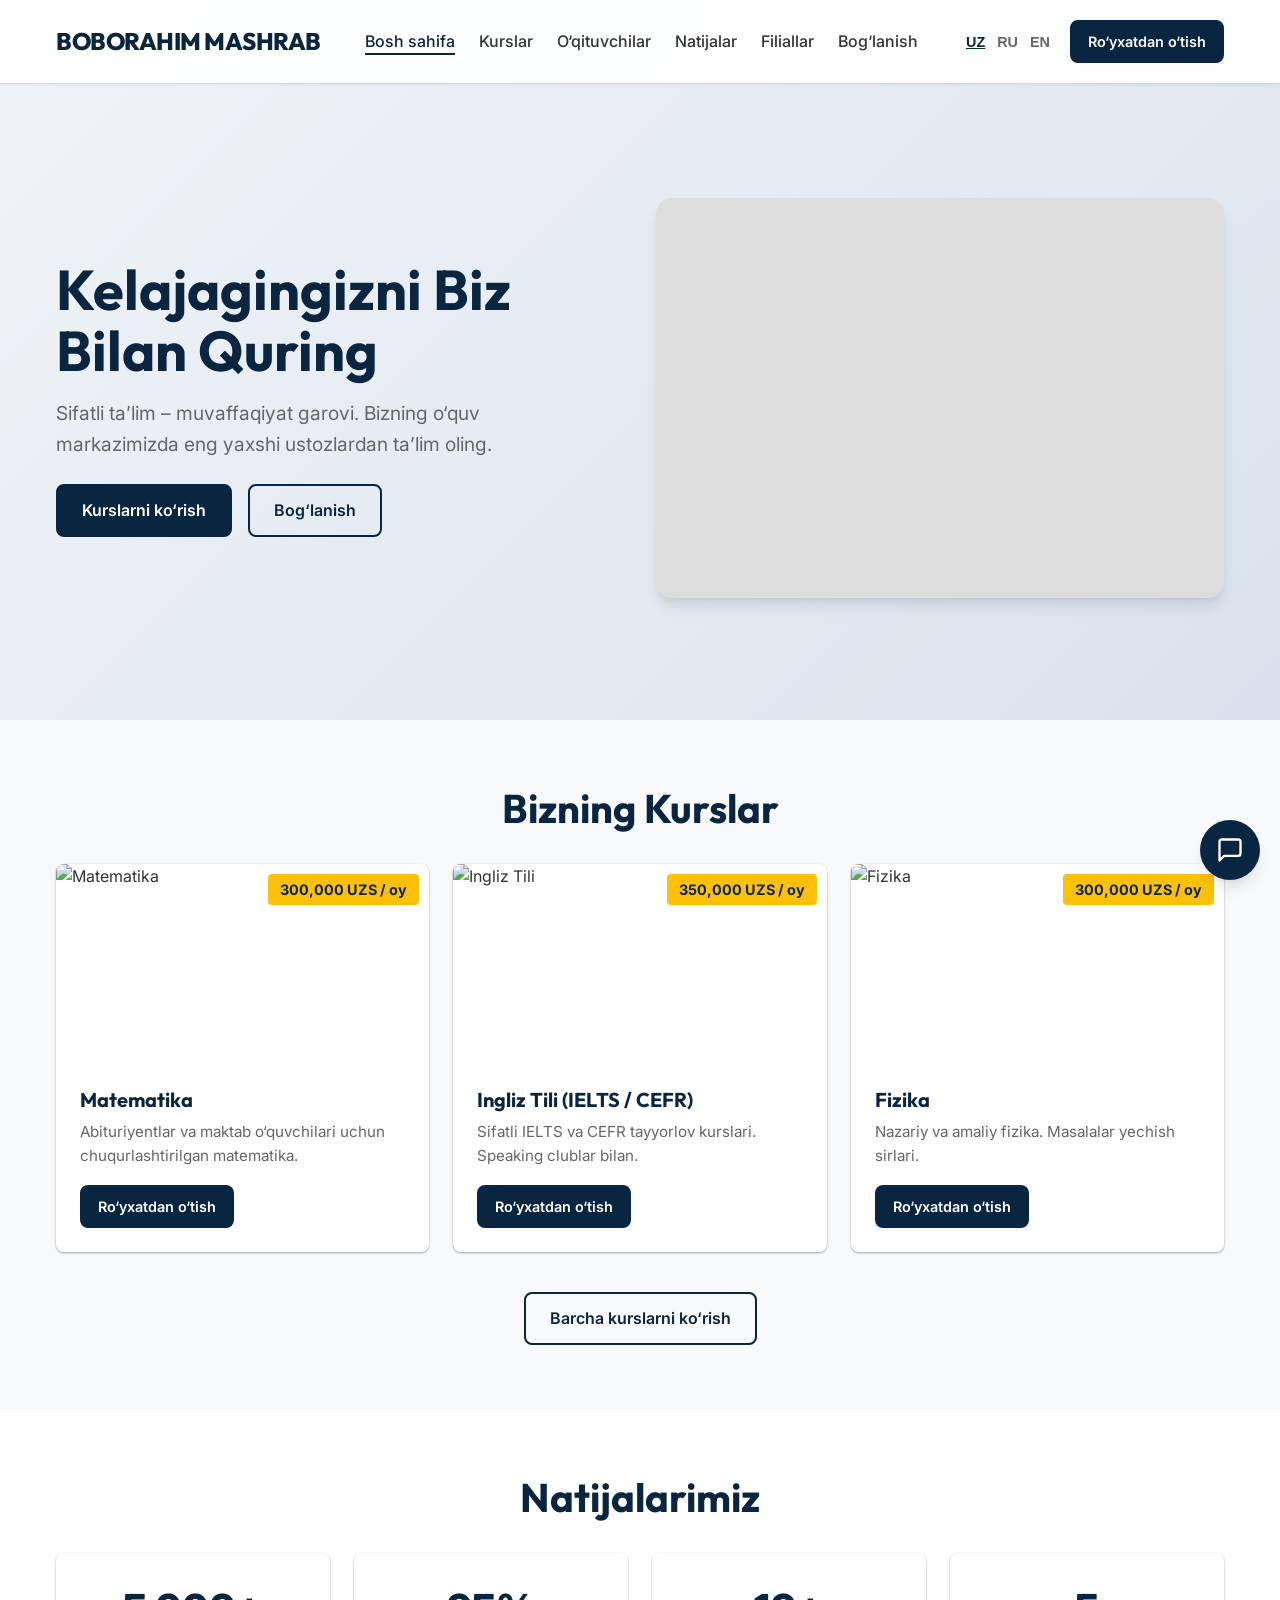
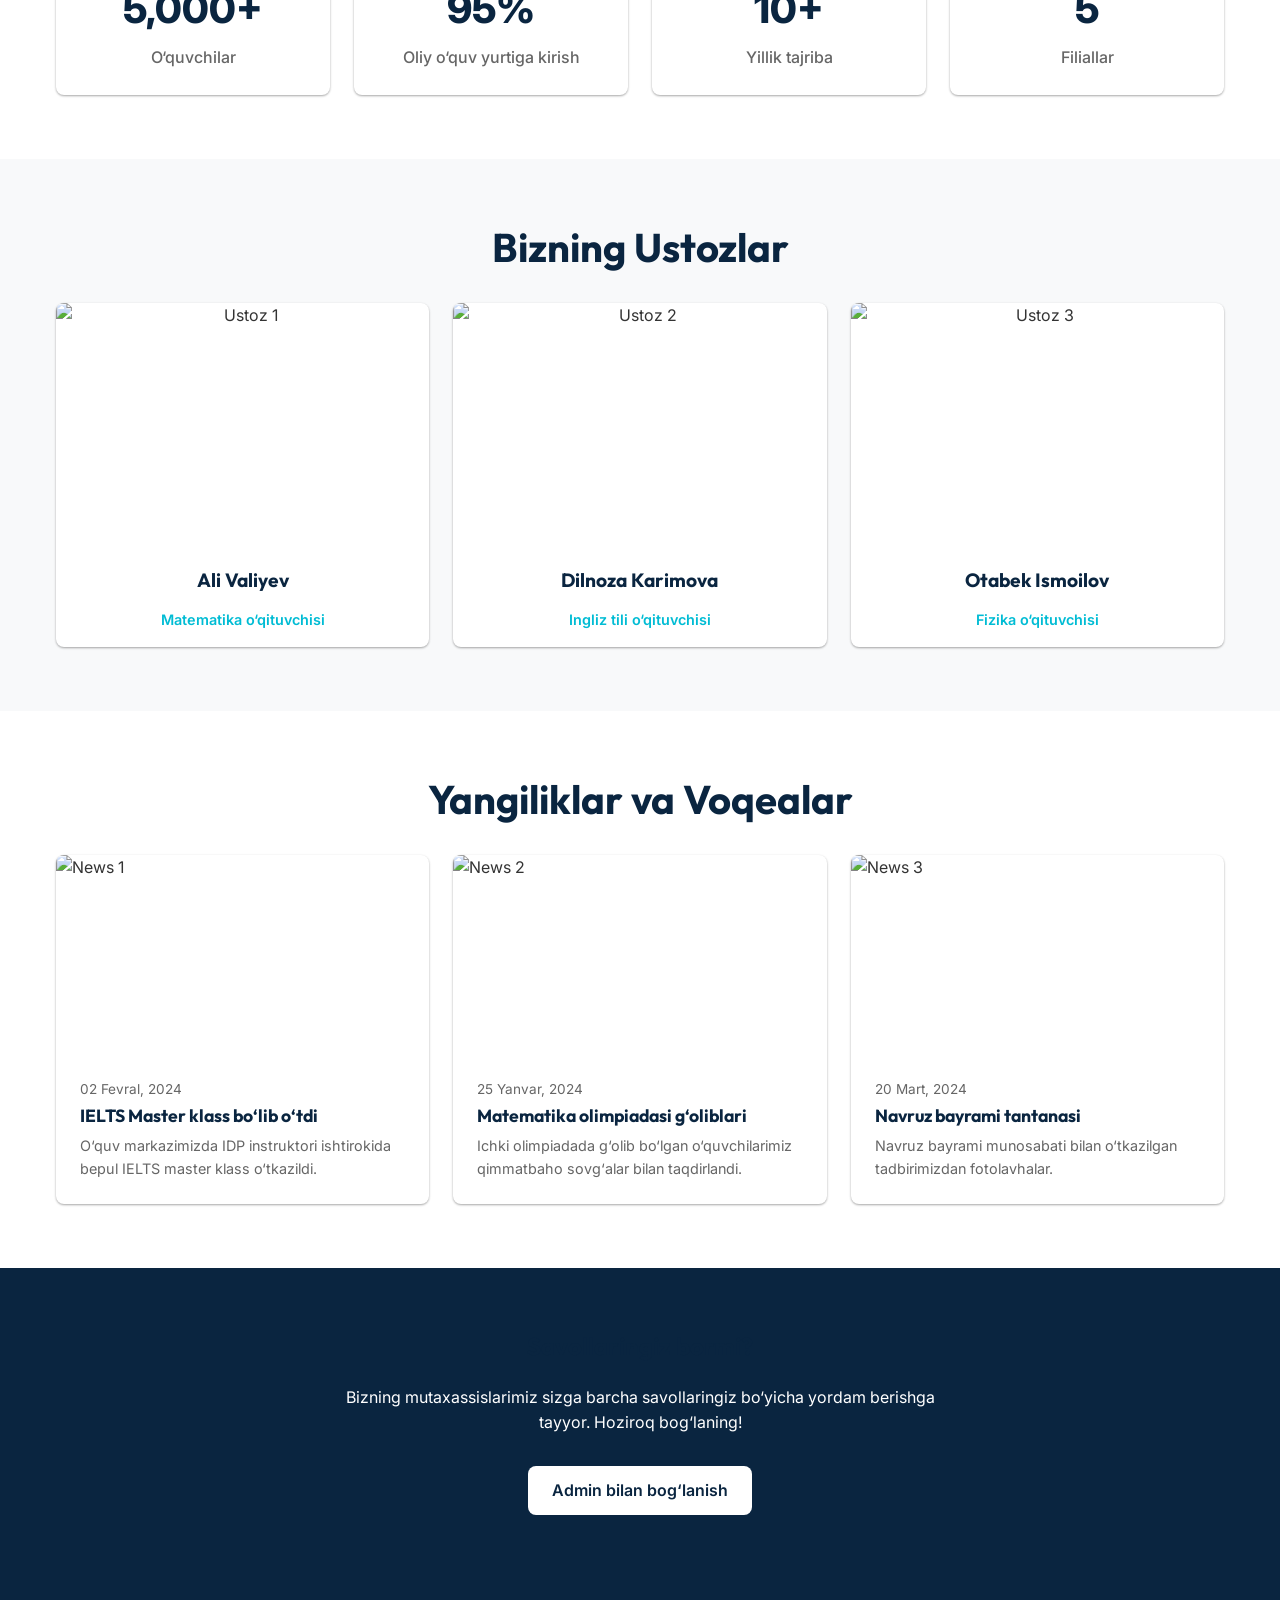
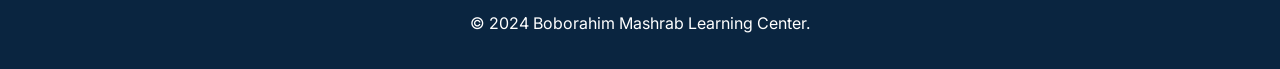
==== index.html @ ac0018e4 "c" ====
<!DOCTYPE html>
<html lang="uz">

<head>
    <meta charset="UTF-8">
    <meta name="viewport" content="width=device-width, initial-scale=1.0">
    <title>Boborahim Mashrab - Zamonaviy O‘quv Markazi</title>
    <meta name="description"
        content="Boborahim Mashrab o‘quv markazi – sifatli ta’lim, malakali o‘qituvchilar va yuqori natijalar. Biz bilan kelajagingizni quring!">

    <!-- Open Graph / Facebook -->
    <meta property="og:type" content="website">
    <meta property="og:url" content="https://boborahimmashrab.uz/">
    <meta property="og:title" content="Boborahim Mashrab - Zamonaviy O‘quv Markazi">
    <meta property="og:description" content="Sifatli ta’lim va yuqori natijalar kafolati.">
    <meta property="og:image" content="assets/images/og-image.jpg">

    <!-- Fonts -->
    <link rel="preconnect" href="https://fonts.googleapis.com">
    <link rel="preconnect" href="https://fonts.gstatic.com" crossorigin>
    <link
        href="https://fonts.googleapis.com/css2?family=Inter:wght@300;400;500;600;700;800&family=Outfit:wght@400;500;600;700&display=swap"
        rel="stylesheet">

    <!-- Styles -->
    <link rel="stylesheet" href="assets/css/styles.css">
</head>

<body>

    <!-- Header will be injected here -->
    <header class="site-header" id="main-header">
        <div class="container header-container">
            <a href="index.html" class="logo">
                <span class="logo-text">Boborahim Mashrab</span>
            </a>

            <nav class="main-nav">
                <ul class="nav-list">
                    <li><a href="index.html" class="nav-link active" data-i18n="nav_home">Bosh sahifa</a></li>
                    <li><a href="courses.html" class="nav-link" data-i18n="nav_courses">Kurslar</a></li>
                    <li><a href="teachers.html" class="nav-link" data-i18n="nav_teachers">O‘qituvchilar</a></li>
                    <li><a href="results.html" class="nav-link" data-i18n="nav_results">Natijalar</a></li>
                    <li><a href="branches.html" class="nav-link" data-i18n="nav_branches">Filiallar</a></li>
                    <li><a href="contact.html" class="nav-link" data-i18n="nav_contact">Bog‘lanish</a></li>
                </ul>
            </nav>

            <div class="header-actions">
                <div class="lang-switcher">
                    <button class="lang-btn active" data-lang="uz">UZ</button>
                    <button class="lang-btn" data-lang="ru">RU</button>
                    <button class="lang-btn" data-lang="en">EN</button>
                </div>
                <a href="#contact" class="btn btn-primary small-btn" data-i18n="btn_register">Ro‘yxatdan o‘tish</a>
                <button class="mobile-menu-toggle" aria-label="Menu">
                    <span></span>
                    <span></span>
                    <span></span>
                </button>
            </div>
        </div>
    </header>

    <main>
        <!-- Hero Section -->
        <section class="hero-section">
            <div class="container hero-container">
                <div class="hero-content">
                    <h1 class="hero-title" data-i18n="hero_title">Kelajagingizni Biz Bilan Quring</h1>
                    <p class="hero-subtitle" data-i18n="hero_subtitle">Sifatli ta’lim – muvaffaqiyat garovi. Bizning
                        o‘quv markazimizda eng yaxshi ustozlardan ta’lim oling.</p>
                    <div class="hero-buttons">
                        <a href="#courses" class="btn btn-primary" data-i18n="btn_courses">Kurslarni ko‘rish</a>
                        <a href="#contact" class="btn btn-outline" data-i18n="btn_contact">Bog‘lanish</a>
                    </div>
                </div>
                <div class="hero-image-wrapper">
                    <!-- Placeholder for Hero Image -->
                    <div class="hero-image-placeholder"></div>
                </div>
            </div>
        </section>

        <!-- Courses Section -->
        <section id="courses" class="section bg-light">
            <div class="container">
                <h2 class="section-title" data-i18n="section_courses">Bizning Kurslar</h2>
                <div class="courses-grid">
                    <!-- Course 1 -->
                    <div class="course-card">
                        <div class="course-image">
                            <img src="https://placehold.co/400x250/0a2540/ffffff?text=Matematika" alt="Matematika"
                                loading="lazy">
                            <span class="course-price">300,000 UZS / oy</span>
                        </div>
                        <div class="course-content">
                            <h3 class="course-title">Matematika</h3>
                            <p class="course-desc">Abituriyentlar va maktab o‘quvchilari uchun chuqurlashtirilgan
                                matematika.</p>
                            <a href="#contact" class="btn btn-primary small-btn">Ro‘yxatdan o‘tish</a>
                        </div>
                    </div>
                    <!-- Course 2 -->
                    <div class="course-card">
                        <div class="course-image">
                            <img src="https://placehold.co/400x250/0a2540/ffffff?text=Ingliz+Tili" alt="Ingliz Tili"
                                loading="lazy">
                            <span class="course-price">350,000 UZS / oy</span>
                        </div>
                        <div class="course-content">
                            <h3 class="course-title">Ingliz Tili (IELTS / CEFR)</h3>
                            <p class="course-desc">Sifatli IELTS va CEFR tayyorlov kurslari. Speaking clublar bilan.</p>
                            <a href="#contact" class="btn btn-primary small-btn">Ro‘yxatdan o‘tish</a>
                        </div>
                    </div>
                    <!-- Course 3 -->
                    <div class="course-card">
                        <div class="course-image">
                            <img src="https://placehold.co/400x250/0a2540/ffffff?text=Fizika" alt="Fizika"
                                loading="lazy">
                            <span class="course-price">300,000 UZS / oy</span>
                        </div>
                        <div class="course-content">
                            <h3 class="course-title">Fizika</h3>
                            <p class="course-desc">Nazariy va amaliy fizika. Masalalar yechish sirlari.</p>
                            <a href="#contact" class="btn btn-primary small-btn">Ro‘yxatdan o‘tish</a>
                        </div>
                    </div>
                </div>
                <div class="center-btn" style="margin-top: 40px; text-align: center;">
                    <a href="courses.html" class="btn btn-outline" data-i18n="btn_view_all_courses">Barcha kurslarni
                        ko‘rish</a>
                </div>
            </div>
        </section>

        <!-- Results / Achievements -->
        <section id="results" class="section">
            <div class="container">
                <h2 class="section-title" data-i18n="section_results">Natijalarimiz</h2>
                <div class="results-grid">
                    <div class="result-item">
                        <span class="result-number">5,000+</span>
                        <p class="result-label">O‘quvchilar</p>
                    </div>
                    <div class="result-item">
                        <span class="result-number">95%</span>
                        <p class="result-label">Oliy o‘quv yurtiga kirish</p>
                    </div>
                    <div class="result-item">
                        <span class="result-number">10+</span>
                        <p class="result-label">Yillik tajriba</p>
                    </div>
                    <div class="result-item">
                        <span class="result-number">5</span>
                        <p class="result-label">Filiallar</p>
                    </div>
                </div>
            </div>
        </section>

        <!-- Teachers Preview -->
        <section id="teachers" class="section bg-light">
            <div class="container">
                <h2 class="section-title" data-i18n="section_teachers">Bizning Ustozlar</h2>
                <div class="teachers-grid">
                    <!-- Teacher 1 -->
                    <div class="teacher-card">
                        <div class="teacher-image">
                            <img src="https://placehold.co/200x200/0a2540/ffffff?text=Ustoz+1" alt="Ustoz 1"
                                loading="lazy">
                        </div>
                        <h3 class="teacher-name">Ali Valiyev</h3>
                        <p class="teacher-subject">Matematika o‘qituvchisi</p>
                    </div>
                    <!-- Teacher 2 -->
                    <div class="teacher-card">
                        <div class="teacher-image">
                            <img src="https://placehold.co/200x200/0a2540/ffffff?text=Ustoz+2" alt="Ustoz 2"
                                loading="lazy">
                        </div>
                        <h3 class="teacher-name">Dilnoza Karimova</h3>
                        <p class="teacher-subject">Ingliz tili o‘qituvchisi</p>
                    </div>
                    <!-- Teacher 3 -->
                    <div class="teacher-card">
                        <div class="teacher-image">
                            <img src="https://placehold.co/200x200/0a2540/ffffff?text=Ustoz+3" alt="Ustoz 3"
                                loading="lazy">
                        </div>
                        <h3 class="teacher-name">Otabek Ismoilov</h3>
                        <p class="teacher-subject">Fizika o‘qituvchisi</p>
                    </div>
                </div>
            </div>
        </section>

        <!-- News & Events (Embedded) -->
        <section id="news" class="section">
            <div class="container">
                <h2 class="section-title" data-i18n="section_news">Yangiliklar va Voqealar</h2>
                <div class="news-grid">
                    <!-- News 1 -->
                    <article class="news-card">
                        <div class="news-image">
                            <img src="https://placehold.co/400x250/0a2540/ffffff?text=Master+Klass" alt="News 1"
                                loading="lazy">
                        </div>
                        <div class="news-content">
                            <span class="news-date">02 Fevral, 2024</span>
                            <h3 class="news-title">IELTS Master klass bo‘lib o‘tdi</h3>
                            <p class="news-excerpt">O‘quv markazimizda IDP instruktori ishtirokida bepul IELTS master
                                klass o‘tkazildi.</p>
                        </div>
                    </article>
                    <!-- News 2 -->
                    <article class="news-card">
                        <div class="news-image">
                            <img src="https://placehold.co/400x250/0a2540/ffffff?text=Olimpiada" alt="News 2"
                                loading="lazy">
                        </div>
                        <div class="news-content">
                            <span class="news-date">25 Yanvar, 2024</span>
                            <h3 class="news-title">Matematika olimpiadasi g‘oliblari</h3>
                            <p class="news-excerpt">Ichki olimpiadada g‘olib bo‘lgan o‘quvchilarimiz qimmatbaho
                                sovg‘alar bilan taqdirlandi.</p>
                        </div>
                    </article>
                    <!-- News 3 -->
                    <article class="news-card">
                        <div class="news-image">
                            <img src="https://placehold.co/400x250/0a2540/ffffff?text=Navruz" alt="News 3"
                                loading="lazy">
                        </div>
                        <div class="news-content">
                            <span class="news-date">20 Mart, 2024</span>
                            <h3 class="news-title">Navruz bayrami tantanasi</h3>
                            <p class="news-excerpt">Navruz bayrami munosabati bilan o‘tkazilgan tadbirimizdan
                                fotolavhalar.</p>
                        </div>
                    </article>
                </div>
            </div>
        </section>

        <!-- Pre-Footer Lead Capture -->
        <section class="cta-section bg-primary text-white section">
            <div class="container text-center">
                <h2 class="mb-4">Savollaringiz bormi?</h2>
                <p class="mb-5" style="max-width: 600px; margin: 0 auto 30px;">Bizning mutaxassislarimiz sizga barcha
                    savollaringiz bo‘yicha yordam berishga tayyor. Hoziroq bog‘laning!</p>
                <a href="#contact" class="btn btn-primary"
                    style="background: white; color: var(--primary-color); border: none;">Admin bilan bog‘lanish</a>
            </div>
        </section>

    </main>

    <footer class="site-footer">
        <div class="container">
            <p>&copy; 2024 Boborahim Mashrab Learning Center.</p>
        </div>
    </footer>

    <!-- Chat Widget is injected by script.js -->

    <script src="assets/js/script.js"></script>
</body>

</html>
---- assets/css/styles.css ----
:root {
    /* Colors */
    --primary-color: #0a2540;
    /* Deep Modern Blue */
    --secondary-color: #00bcd4;
    /* Cyan/Teal for accents */
    --accent-color: #ffc107;
    /* Gold/Yellow for CTA */
    --text-color: #333333;
    --text-light: #666666;
    --bg-light: #f8f9fa;
    --white: #ffffff;
    --dark-bg: #1a1a1a;

    /* Typography */
    --font-primary: 'Inter', sans-serif;
    --font-heading: 'Outfit', sans-serif;

    /* Spacing */
    --spacing-xs: 4px;
    --spacing-sm: 8px;
    --spacing-md: 16px;
    --spacing-lg: 24px;
    --spacing-xl: 32px;
    --spacing-xxl: 64px;

    /* Border Radius */
    --radius-sm: 4px;
    --radius-md: 8px;
    --radius-lg: 16px;

    /* Shadows */
    --shadow-sm: 0 1px 3px rgba(0, 0, 0, 0.12), 0 1px 2px rgba(0, 0, 0, 0.24);
    --shadow-md: 0 4px 6px rgba(0, 0, 0, 0.1);
    --shadow-lg: 0 10px 15px -3px rgba(0, 0, 0, 0.1), 0 4px 6px -2px rgba(0, 0, 0, 0.05);
}

/* Reset & Base Styles */
* {
    margin: 0;
    padding: 0;
    box-sizing: border-box;
}

body {
    font-family: var(--font-primary);
    color: var(--text-color);
    background-color: var(--white);
    line-height: 1.6;
    overflow-x: hidden;
}

h1,
h2,
h3,
h4,
h5,
h6 {
    font-family: var(--font-heading);
    color: var(--primary-color);
    line-height: 1.2;
    margin-bottom: var(--spacing-md);
}

a {
    text-decoration: none;
    color: inherit;
    transition: all 0.3s ease;
}

ul {
    list-style: none;
}

img {
    max-width: 100%;
    height: auto;
    display: block;
}

/* Layout */
.container {
    width: 100%;
    max-width: 1200px;
    margin: 0 auto;
    padding: 0 var(--spacing-md);
}

.section {
    padding: var(--spacing-xxl) 0;
}

.section-title {
    text-align: center;
    font-size: 2.5rem;
    margin-bottom: var(--spacing-xl);
    font-weight: 700;
}

/* Header */
.site-header {
    position: fixed;
    top: 0;
    left: 0;
    width: 100%;
    background-color: typename(rgba(255, 255, 255, 0.95));
    /* TypeName?  Typo fallback: rgba(255,255,255,0.95) */
    background: rgba(255, 255, 255, 0.95);
    backdrop-filter: blur(10px);
    z-index: 1000;
    box-shadow: var(--shadow-sm);
    padding: var(--spacing-md) 0;
    transition: padding 0.3s ease;
}

.header-container {
    display: flex;
    justify-content: space-between;
    align-items: center;
}

.logo {
    font-family: var(--font-heading);
    font-size: 1.5rem;
    font-weight: 800;
    color: var(--primary-color);
    text-transform: uppercase;
    letter-spacing: -0.5px;
}

.nav-list {
    display: flex;
    gap: var(--spacing-lg);
}

.nav-link {
    font-weight: 500;
    color: var(--text-color);
    position: relative;
}

.nav-link:hover,
.nav-link.active {
    color: var(--primary-color);
}

.nav-link::after {
    content: '';
    position: absolute;
    bottom: -4px;
    left: 0;
    width: 0;
    height: 2px;
    background-color: var(--primary-color);
    transition: width 0.3s ease;
}

.nav-link:hover::after,
.nav-link.active::after {
    width: 100%;
}

.header-actions {
    display: flex;
    gap: var(--spacing-md);
    align-items: center;
}

.lang-switcher {
    display: flex;
    gap: var(--spacing-xs);
}

.lang-btn {
    background: none;
    border: none;
    cursor: pointer;
    font-weight: 600;
    color: var(--text-light);
    font-size: 0.9rem;
    padding: 4px;
}

.lang-btn.active {
    color: var(--primary-color);
    text-decoration: underline;
}

/* Buttons */
.btn {
    display: inline-block;
    padding: 12px 24px;
    border-radius: var(--radius-md);
    font-weight: 600;
    text-align: center;
    cursor: pointer;
    transition: transform 0.2s ease, box-shadow 0.2s ease;
}

.btn:hover {
    transform: translateY(-2px);
    box-shadow: var(--shadow-md);
}

.btn-primary {
    background-color: var(--primary-color);
    color: var(--white);
    border: 2px solid var(--primary-color);
}

.btn-primary:hover {
    background-color: #0d3a66;
    /* Slightly lighter/darker */
    border-color: #0d3a66;
}

.btn-outline {
    background-color: transparent;
    color: var(--primary-color);
    border: 2px solid var(--primary-color);
}

.btn-outline:hover {
    background-color: var(--primary-color);
    color: var(--white);
}

.small-btn {
    padding: 8px 16px;
    font-size: 0.9rem;
}

/* Hero Section */
.hero-section {
    padding-top: 140px;
    /* Space for fixed header */
    padding-bottom: var(--spacing-xxl);
    background: linear-gradient(135deg, #f0f4f8 0%, #d9e2ec 100%);
    min-height: 80vh;
    display: flex;
    align-items: center;
}

.hero-container {
    display: grid;
    grid-template-columns: 1fr 1fr;
    gap: var(--spacing-xl);
    align-items: center;
}

.hero-title {
    font-size: 3.5rem;
    color: var(--primary-color);
    margin-bottom: var(--spacing-md);
    line-height: 1.1;
}

.hero-subtitle {
    font-size: 1.2rem;
    color: var(--text-light);
    margin-bottom: var(--spacing-lg);
    max-width: 500px;
}

.hero-buttons {
    display: flex;
    gap: var(--spacing-md);
}

.hero-image-wrapper {
    position: relative;
}

.hero-image-placeholder {
    width: 100%;
    height: 400px;
    background-color: #ddd;
    border-radius: var(--radius-lg);
    background-image: url('https://placehold.co/600x400/0a2540/ffffff?text=Learning+Center+Hero');
    background-size: cover;
    background-position: center;
    box-shadow: var(--shadow-lg);
}

/* Utilities */
.bg-light {
    background-color: var(--bg-light);
}

.bg-primary {
    background-color: var(--primary-color);
}

.text-white {
    color: var(--white);
}

.text-center {
    text-align: center;
}

.mb-4 {
    margin-bottom: 24px;
}

.mb-5 {
    margin-bottom: 48px;
}

/* Grids */
.courses-grid,
.teachers-grid,
.news-grid {
    display: grid;
    grid-template-columns: repeat(auto-fit, minmax(300px, 1fr));
    gap: var(--spacing-lg);
}

.results-grid {
    display: grid;
    grid-template-columns: repeat(auto-fit, minmax(200px, 1fr));
    gap: var(--spacing-lg);
    text-align: center;
}

/* Cards Global */
.course-card,
.teacher-card,
.news-card {
    background-color: var(--white);
    border-radius: var(--radius-md);
    overflow: hidden;
    box-shadow: var(--shadow-sm);
    transition: transform 0.3s ease, box-shadow 0.3s ease;
}

.course-card:hover,
.teacher-card:hover,
.news-card:hover {
    transform: translateY(-5px);
    box-shadow: var(--shadow-lg);
}

/* Course Card */
.course-image {
    position: relative;
    height: 200px;
}

.course-image img {
    width: 100%;
    height: 100%;
    object-fit: cover;
}

.course-price {
    position: absolute;
    top: 10px;
    right: 10px;
    background-color: var(--accent-color);
    color: var(--primary-color);
    padding: 4px 12px;
    border-radius: var(--radius-sm);
    font-weight: 700;
    font-size: 0.9rem;
}

.course-content {
    padding: var(--spacing-lg);
}

.course-title {
    font-size: 1.25rem;
    margin-bottom: var(--spacing-sm);
}

.course-desc {
    color: var(--text-light);
    font-size: 0.95rem;
    margin-bottom: var(--spacing-md);
    min-height: 3rem;
    /* Align buttons */
}

/* Results Item */
.result-item {
    padding: var(--spacing-lg);
    background-color: var(--white);
    border-radius: var(--radius-md);
    box-shadow: var(--shadow-sm);
}

.result-number {
    display: block;
    font-size: 2.5rem;
    font-weight: 800;
    color: var(--primary-color);
    margin-bottom: var(--spacing-xs);
}

.result-label {
    color: var(--text-light);
    font-weight: 500;
}

/* Teacher Card */
.teacher-card {
    text-align: center;
    padding-bottom: var(--spacing-md);
}

.teacher-image {
    height: 250px;
}

.teacher-image img {
    width: 100%;
    height: 100%;
    object-fit: cover;
}

.teacher-name {
    margin-top: var(--spacing-md);
    font-size: 1.2rem;
}

.teacher-subject {
    color: var(--secondary-color);
    font-weight: 600;
    font-size: 0.9rem;
}

/* News Card */
.news-image {
    height: 200px;
}

.news-image img {
    width: 100%;
    height: 100%;
    object-fit: cover;
}

.news-content {
    padding: var(--spacing-lg);
}

.news-date {
    display: block;
    font-size: 0.85rem;
    color: var(--text-light);
    margin-bottom: var(--spacing-xs);
}

.news-title {
    font-size: 1.1rem;
    margin-bottom: var(--spacing-sm);
}

.news-excerpt {
    font-size: 0.9rem;
    color: var(--text-light);
}

/* Footer */
.site-footer {
    background-color: var(--primary-color);
    color: var(--white);
    padding: var(--spacing-xl) 0;
    text-align: center;
    margin-top: auto;
}

.pt-150 {
    padding-top: 150px;
}

/* Chat Widget */
.chat-widget {
    position: fixed;
    bottom: 20px;
    right: 20px;
    z-index: 9999;
}

.chat-toggle-btn {
    width: 60px;
    height: 60px;
    border-radius: 50%;
    background-color: var(--primary-color);
    color: var(--white);
    border: none;
    cursor: pointer;
    box-shadow: var(--shadow-lg);
    display: flex;
    align-items: center;
    justify-content: center;
    transition: transform 0.3s ease;
}

.chat-toggle-btn:hover {
    transform: scale(1.1);
}

.chat-toggle-btn svg {
    width: 28px;
    height: 28px;
}

.chat-window {
    position: absolute;
    bottom: 70px;
    right: 0;
    width: 350px;
    height: 450px;
    background-color: var(--white);
    border-radius: var(--radius-lg);
    box-shadow: var(--shadow-lg);
    display: none;
    flex-direction: column;
    overflow: hidden;
    transform-origin: bottom right;
    animation: chatOpen 0.3s ease-out;
}

@keyframes chatOpen {
    from {
        opacity: 0;
        transform: scale(0.8);
    }

    to {
        opacity: 1;
        transform: scale(1);
    }
}

.chat-window.active {
    display: flex;
}

.chat-header {
    background-color: var(--primary-color);
    color: var(--white);
    padding: var(--spacing-md);
    display: flex;
    justify-content: space-between;
    align-items: center;
}

.close-chat {
    background: none;
    border: none;
    color: var(--white);
    font-size: 1.5rem;
    cursor: pointer;
}

.chat-body {
    flex: 1;
    padding: var(--spacing-md);
    overflow-y: auto;
    display: flex;
    flex-direction: column;
}

.chat-welcome {
    font-size: 0.95rem;
    margin-bottom: var(--spacing-md);
    color: var(--text-color);
}

.registrar-options {
    display: flex;
    flex-direction: column;
    gap: var(--spacing-sm);
}

.registrar-btn {
    padding: 10px;
    border: 1px solid #ddd;
    border-radius: var(--radius-sm);
    background: #f9f9f9;
    cursor: pointer;
    text-align: left;
    transition: background 0.2s;
}

.registrar-btn:hover {
    background: #eee;
}

.chat-footer {
    padding: var(--spacing-sm);
    border-top: 1px solid #eee;
    display: flex;
    gap: var(--spacing-sm);
}

.chat-footer input {
    flex: 1;
    padding: 8px 12px;
    border: 1px solid #ddd;
    border-radius: 20px;
    outline: none;
}

.chat-footer button {
    background: var(--primary-color);
    color: var(--white);
    border: none;
    width: 36px;
    height: 36px;
    border-radius: 50%;
    cursor: pointer;
    display: flex;
    align-items: center;
    justify-content: center;
}

/* Chat Messages */
.message {
    margin-bottom: 10px;
    padding: 8px 12px;
    border-radius: 12px;
    max-width: 80%;
    font-size: 0.9rem;
}

.message.sent {
    background-color: var(--primary-color);
    color: white;
    align-self: flex-end;
    border-bottom-right-radius: 2px;
}

.message.received {
    background-color: #f1f1f1;
    color: var(--text-color);
    align-self: flex-start;
    border-bottom-left-radius: 2px;
}


/* Mobile Toggle */
.mobile-menu-toggle {
    display: none;
    flex-direction: column;
    gap: 6px;
    background: none;
    border: none;
    cursor: pointer;
}

.mobile-menu-toggle span {
    width: 24px;
    height: 2px;
    background-color: var(--primary-color);
    transition: 0.3s;
}

/* Responsive */
@media (max-width: 768px) {
    .nav-list {
        position: fixed;
        top: 0;
        right: -100%;
        width: 80%;
        max-width: 300px;
        height: 100vh;
        background-color: var(--white);
        flex-direction: column;
        padding: 80px 20px 20px;
        box-shadow: -5px 0 15px rgba(0, 0, 0, 0.1);
        transition: right 0.3s ease-in-out;
        z-index: 999;
    }

    .nav-list.active {
        right: 0;
        display: flex;
    }

    .mobile-menu-toggle {
        display: flex;
        z-index: 1001;
        /* Above the menu */
    }

    .hero-container {
        grid-template-columns: 1fr;
        text-align: center;
    }

    .hero-buttons {
        justify-content: center;
    }

    .hero-title {
        font-size: 2.5rem;
    }

    /* Close button for mobile menu if needed, or re-use toggle */
}
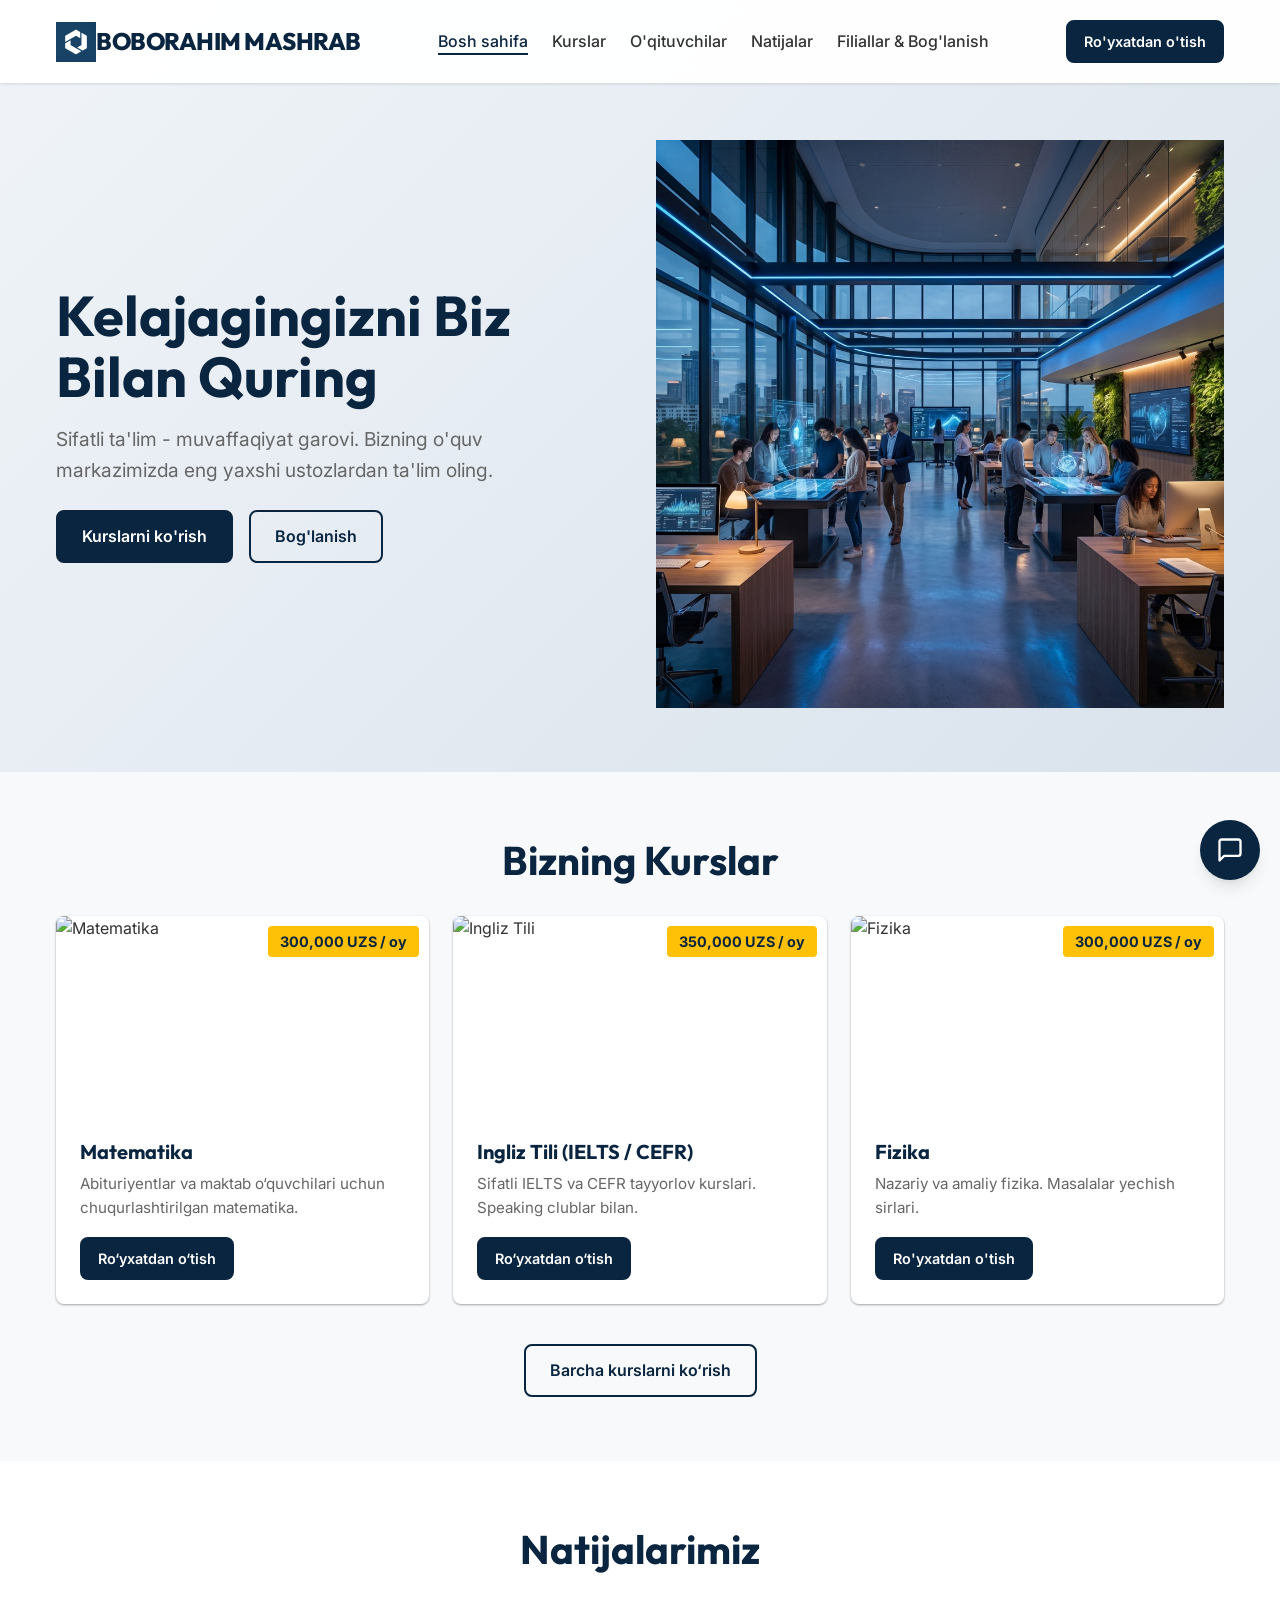
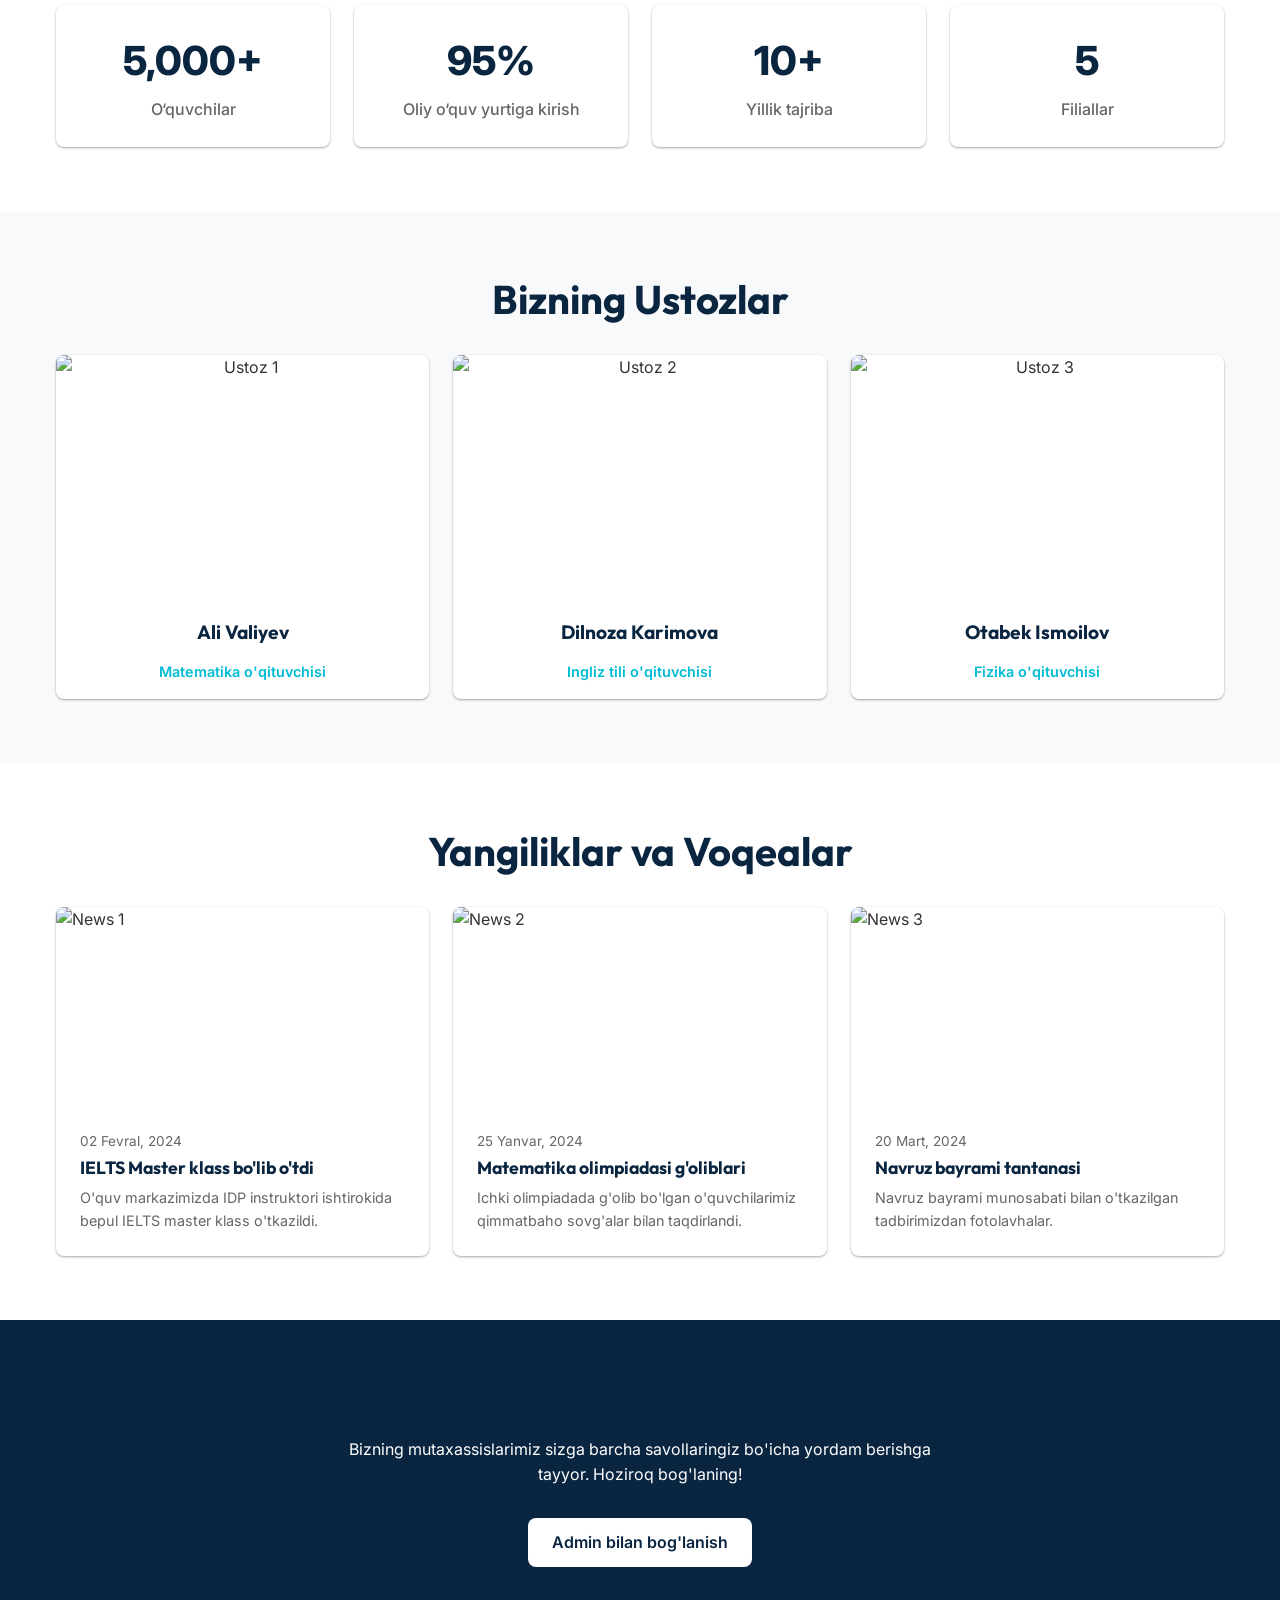
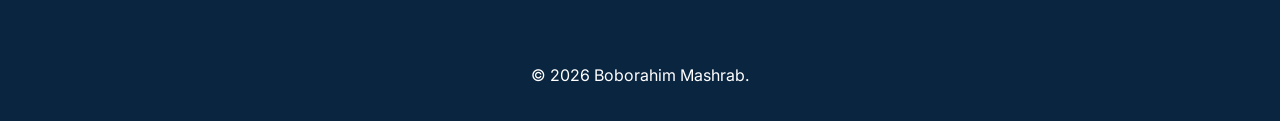
==== commit 874bba63: "c" ====
--- a/index.html
+++ b/index.html
@@ -4,7 +4,7 @@
 <head>
     <meta charset="UTF-8">
     <meta name="viewport" content="width=device-width, initial-scale=1.0">
-    <title>Boborahim Mashrab - Zamonaviy O‘quv Markazi</title>
+    <title>Boborahim Mashrab</title>
     <meta name="description"
         content="Boborahim Mashrab o‘quv markazi – sifatli ta’lim, malakali o‘qituvchilar va yuqori natijalar. Biz bilan kelajagingizni quring!">
 
@@ -32,27 +32,30 @@
     <header class="site-header" id="main-header">
         <div class="container header-container">
             <a href="index.html" class="logo">
-                <span class="logo-text">Boborahim Mashrab</span>
+                <ul style="float: left;">
+                    <li style="float: left;"><img src="./assets/images/logo.png" style="width: 40px; height:40px;"></li>
+                    <li style="float: left;"><span class="logo-text" style="float: left;" >Boborahim Mashrab</span></li>
+                </ul>
             </a>
 
             <nav class="main-nav">
                 <ul class="nav-list">
                     <li><a href="index.html" class="nav-link active" data-i18n="nav_home">Bosh sahifa</a></li>
                     <li><a href="courses.html" class="nav-link" data-i18n="nav_courses">Kurslar</a></li>
-                    <li><a href="teachers.html" class="nav-link" data-i18n="nav_teachers">O‘qituvchilar</a></li>
+                    <li><a href="teachers.html" class="nav-link" data-i18n="nav_teachers">O'qituvchilar</a></li>
                     <li><a href="results.html" class="nav-link" data-i18n="nav_results">Natijalar</a></li>
-                    <li><a href="branches.html" class="nav-link" data-i18n="nav_branches">Filiallar</a></li>
-                    <li><a href="contact.html" class="nav-link" data-i18n="nav_contact">Bog‘lanish</a></li>
+                    <li><a href="branches.html" class="nav-link" data-i18n="nav_branches">Filiallar & Bog'lanish</a></li>
+                    <!-- <li><a href="contact.html" class="nav-link" data-i18n="nav_contact">Bog'lanish</a></li> -->
                 </ul>
             </nav>
 
             <div class="header-actions">
-                <div class="lang-switcher">
+                <!-- <div class="lang-switcher">
                     <button class="lang-btn active" data-lang="uz">UZ</button>
                     <button class="lang-btn" data-lang="ru">RU</button>
                     <button class="lang-btn" data-lang="en">EN</button>
-                </div>
-                <a href="#contact" class="btn btn-primary small-btn" data-i18n="btn_register">Ro‘yxatdan o‘tish</a>
+                </div> -->
+                <a href="#contact" class="btn btn-primary small-btn" data-i18n="btn_register">Ro'yxatdan o'tish</a>
                 <button class="mobile-menu-toggle" aria-label="Menu">
                     <span></span>
                     <span></span>
@@ -68,16 +71,17 @@
             <div class="container hero-container">
                 <div class="hero-content">
                     <h1 class="hero-title" data-i18n="hero_title">Kelajagingizni Biz Bilan Quring</h1>
-                    <p class="hero-subtitle" data-i18n="hero_subtitle">Sifatli ta’lim – muvaffaqiyat garovi. Bizning
-                        o‘quv markazimizda eng yaxshi ustozlardan ta’lim oling.</p>
+                    <p class="hero-subtitle" data-i18n="hero_subtitle">Sifatli ta'lim - muvaffaqiyat garovi. Bizning
+                        o'quv markazimizda eng yaxshi ustozlardan ta'lim oling.</p>
                     <div class="hero-buttons">
-                        <a href="#courses" class="btn btn-primary" data-i18n="btn_courses">Kurslarni ko‘rish</a>
-                        <a href="#contact" class="btn btn-outline" data-i18n="btn_contact">Bog‘lanish</a>
+                        <a href="courses.html" class="btn btn-primary" data-i18n="btn_courses">Kurslarni ko'rish</a>
+                        <a href="contact.html" class="btn btn-outline" data-i18n="btn_contact">Bog'lanish</a>
                     </div>
                 </div>
                 <div class="hero-image-wrapper">
                     <!-- Placeholder for Hero Image -->
-                    <div class="hero-image-placeholder"></div>
+                    <img src="./assets/images/main.png" alt="Hero Image" class="hero-image">
+                    <!-- <div class="hero-image-placeholder"></div> -->
                 </div>
             </div>
         </section>
@@ -124,7 +128,7 @@
                         <div class="course-content">
                             <h3 class="course-title">Fizika</h3>
                             <p class="course-desc">Nazariy va amaliy fizika. Masalalar yechish sirlari.</p>
-                            <a href="#contact" class="btn btn-primary small-btn">Ro‘yxatdan o‘tish</a>
+                            <a href="#contact" class="btn btn-primary small-btn">Ro'yxatdan o'tish</a>
                         </div>
                     </div>
                 </div>
@@ -172,7 +176,7 @@
                                 loading="lazy">
                         </div>
                         <h3 class="teacher-name">Ali Valiyev</h3>
-                        <p class="teacher-subject">Matematika o‘qituvchisi</p>
+                        <p class="teacher-subject">Matematika o'qituvchisi</p>
                     </div>
                     <!-- Teacher 2 -->
                     <div class="teacher-card">
@@ -181,7 +185,7 @@
                                 loading="lazy">
                         </div>
                         <h3 class="teacher-name">Dilnoza Karimova</h3>
-                        <p class="teacher-subject">Ingliz tili o‘qituvchisi</p>
+                        <p class="teacher-subject">Ingliz tili o'qituvchisi</p>
                     </div>
                     <!-- Teacher 3 -->
                     <div class="teacher-card">
@@ -190,7 +194,7 @@
                                 loading="lazy">
                         </div>
                         <h3 class="teacher-name">Otabek Ismoilov</h3>
-                        <p class="teacher-subject">Fizika o‘qituvchisi</p>
+                        <p class="teacher-subject">Fizika o'qituvchisi</p>
                     </div>
                 </div>
             </div>
@@ -209,9 +213,9 @@
                         </div>
                         <div class="news-content">
                             <span class="news-date">02 Fevral, 2024</span>
-                            <h3 class="news-title">IELTS Master klass bo‘lib o‘tdi</h3>
-                            <p class="news-excerpt">O‘quv markazimizda IDP instruktori ishtirokida bepul IELTS master
-                                klass o‘tkazildi.</p>
+                            <h3 class="news-title">IELTS Master klass bo'lib o'tdi</h3>
+                            <p class="news-excerpt">O'quv markazimizda IDP instruktori ishtirokida bepul IELTS master
+                                klass o'tkazildi.</p>
                         </div>
                     </article>
                     <!-- News 2 -->
@@ -222,9 +226,9 @@
                         </div>
                         <div class="news-content">
                             <span class="news-date">25 Yanvar, 2024</span>
-                            <h3 class="news-title">Matematika olimpiadasi g‘oliblari</h3>
-                            <p class="news-excerpt">Ichki olimpiadada g‘olib bo‘lgan o‘quvchilarimiz qimmatbaho
-                                sovg‘alar bilan taqdirlandi.</p>
+                            <h3 class="news-title">Matematika olimpiadasi g'oliblari</h3>
+                            <p class="news-excerpt">Ichki olimpiadada g'olib bo'lgan o'quvchilarimiz qimmatbaho
+                                sovg'alar bilan taqdirlandi.</p>
                         </div>
                     </article>
                     <!-- News 3 -->
@@ -236,7 +240,7 @@
                         <div class="news-content">
                             <span class="news-date">20 Mart, 2024</span>
                             <h3 class="news-title">Navruz bayrami tantanasi</h3>
-                            <p class="news-excerpt">Navruz bayrami munosabati bilan o‘tkazilgan tadbirimizdan
+                            <p class="news-excerpt">Navruz bayrami munosabati bilan o'tkazilgan tadbirimizdan
                                 fotolavhalar.</p>
                         </div>
                     </article>
@@ -249,9 +253,9 @@
             <div class="container text-center">
                 <h2 class="mb-4">Savollaringiz bormi?</h2>
                 <p class="mb-5" style="max-width: 600px; margin: 0 auto 30px;">Bizning mutaxassislarimiz sizga barcha
-                    savollaringiz bo‘yicha yordam berishga tayyor. Hoziroq bog‘laning!</p>
-                <a href="#contact" class="btn btn-primary"
-                    style="background: white; color: var(--primary-color); border: none;">Admin bilan bog‘lanish</a>
+                    savollaringiz bo'icha yordam berishga tayyor. Hoziroq bog'laning!</p>
+                <a href="https://t.me/spcadmin" class="btn btn-primary"
+                    style="background: white; color: var(--primary-color); border: none;">Admin bilan bog'lanish</a>
             </div>
         </section>
 
@@ -259,7 +263,7 @@
 
     <footer class="site-footer">
         <div class="container">
-            <p>&copy; 2024 Boborahim Mashrab Learning Center.</p>
+            <p>&copy; 2026 Boborahim Mashrab.</p>
         </div>
     </footer>
 
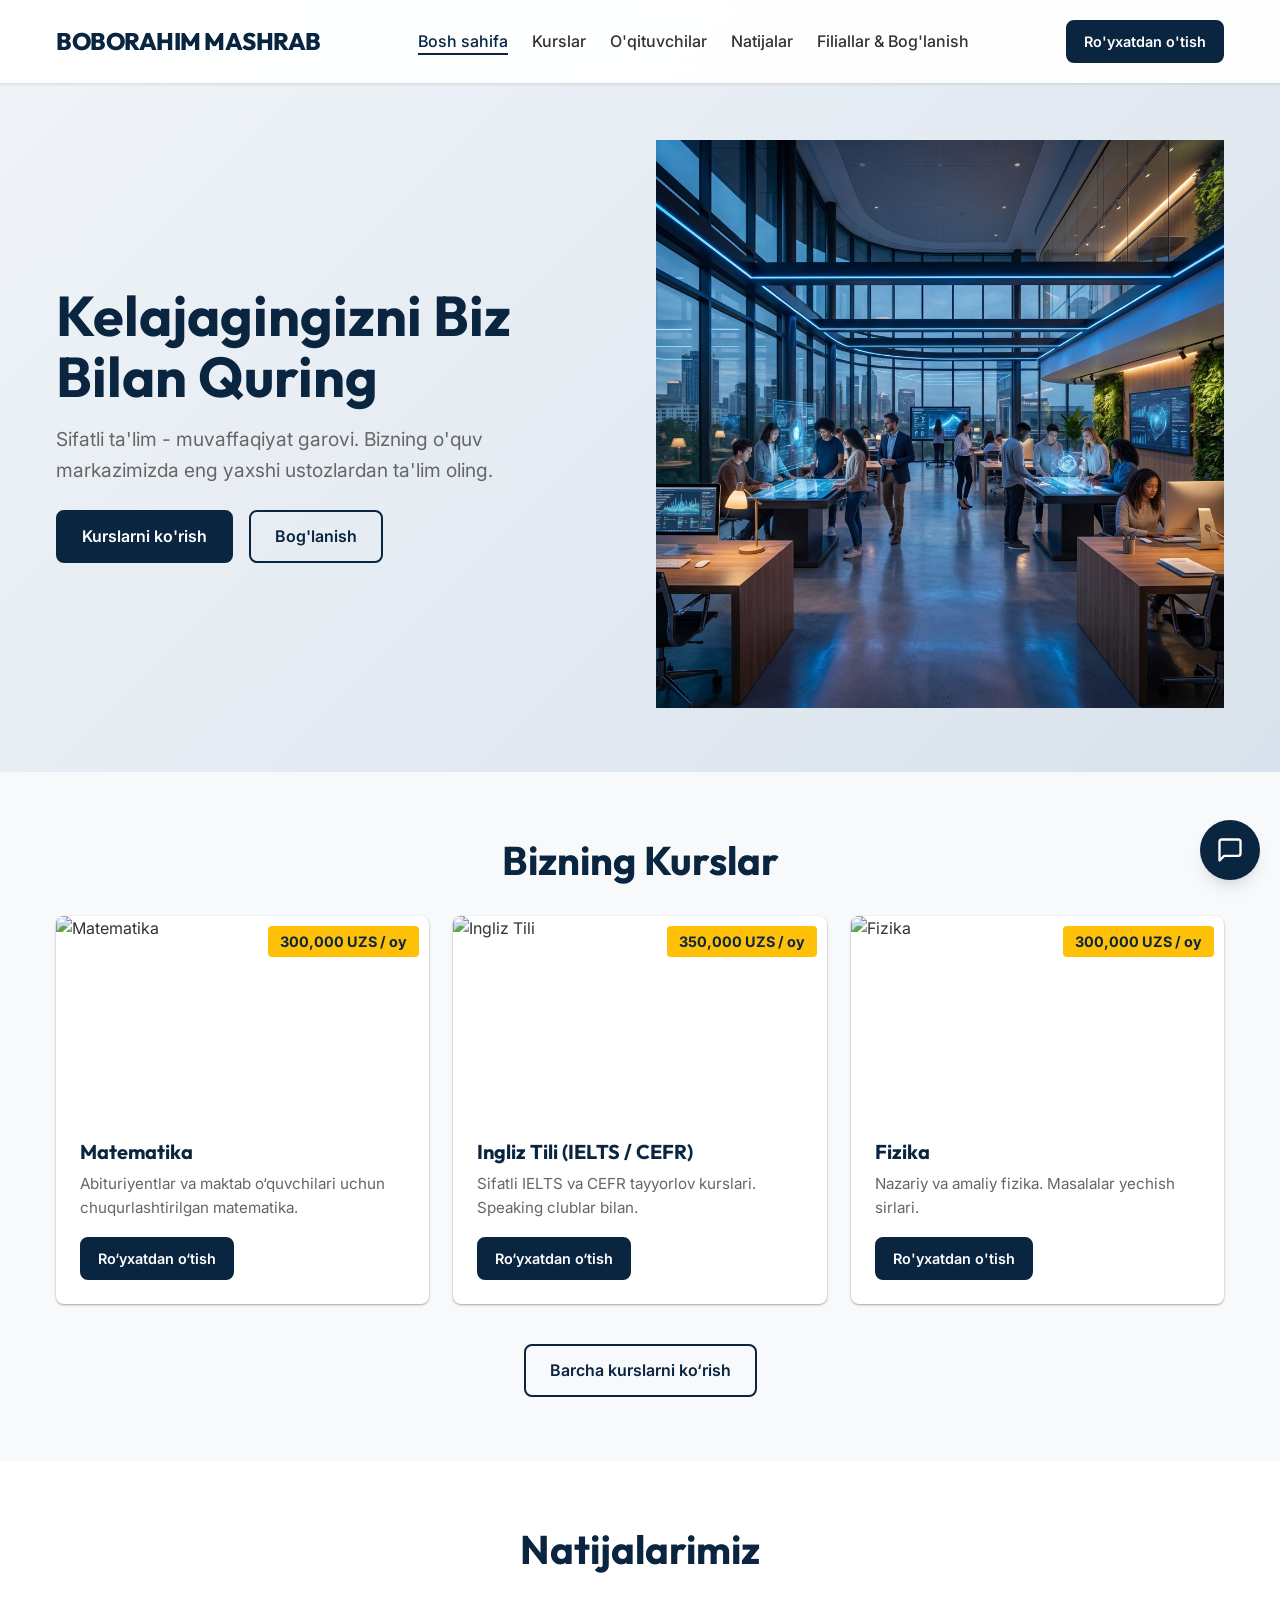
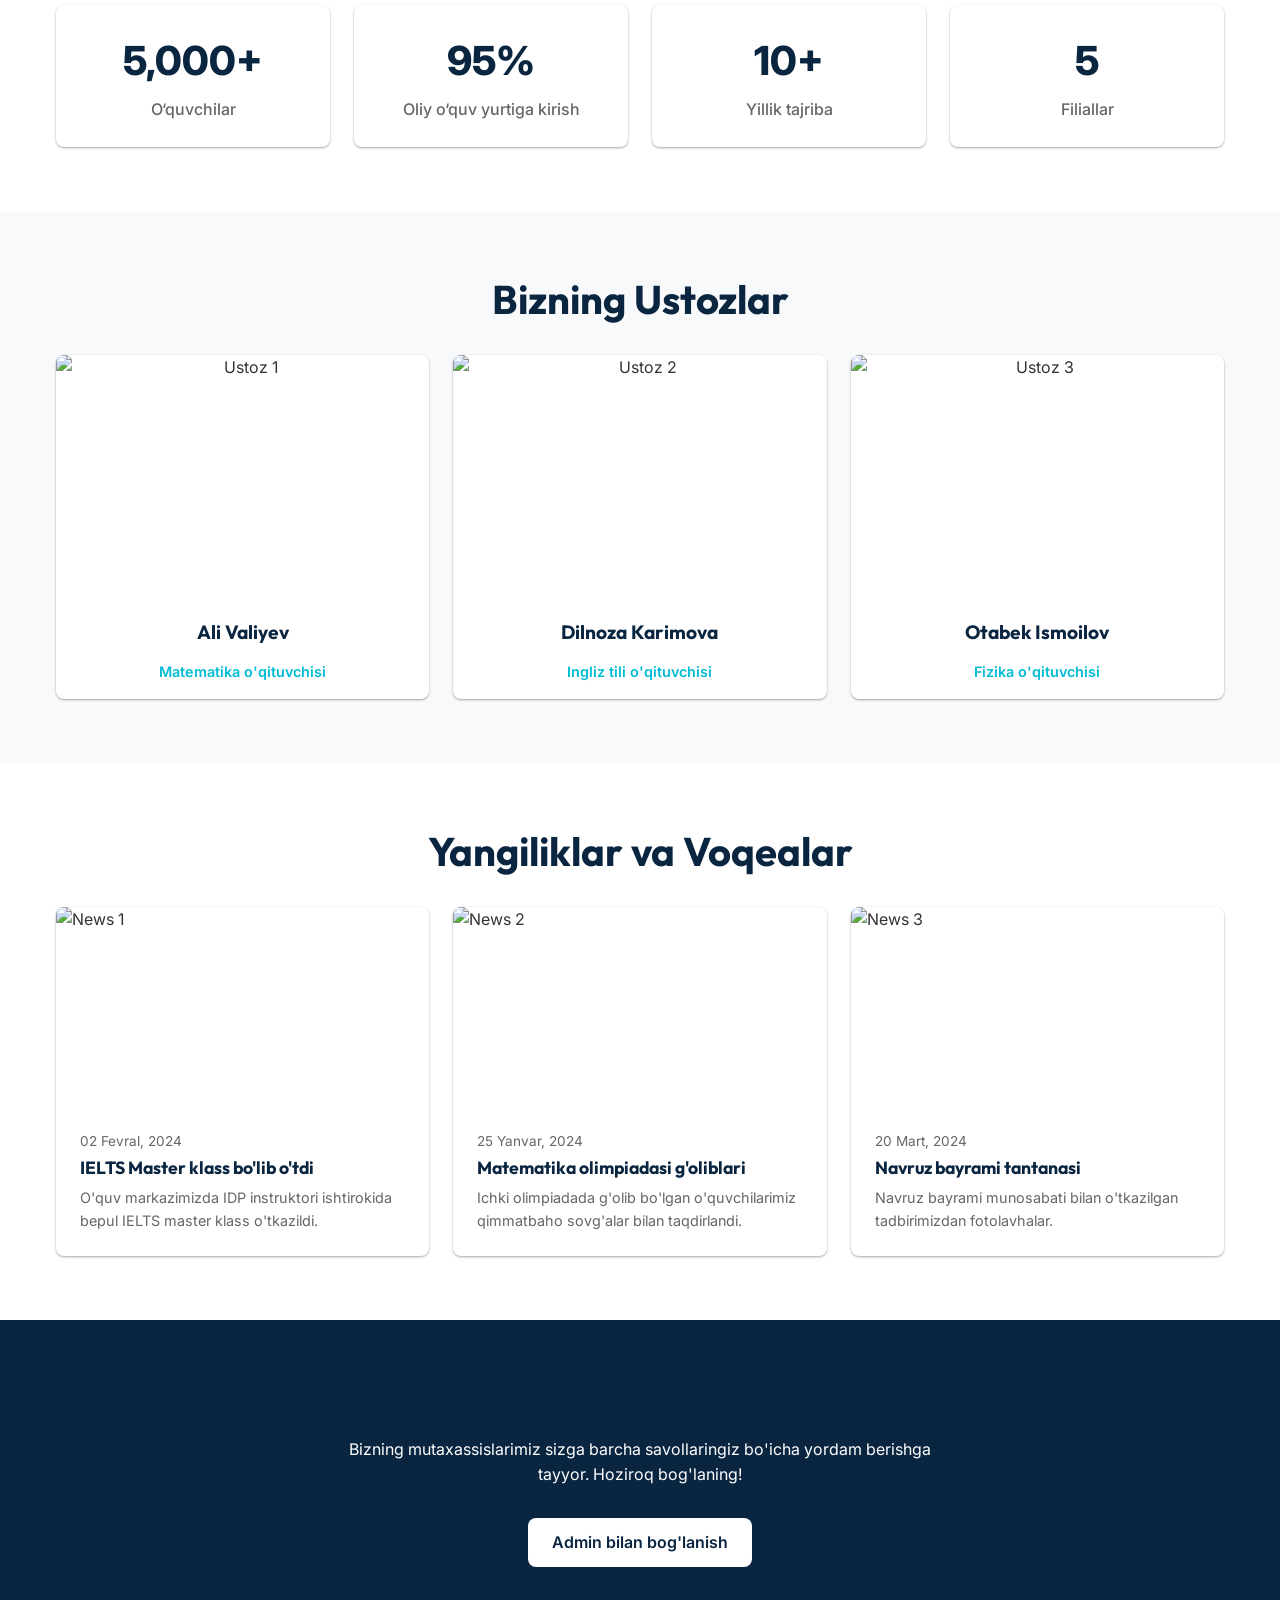
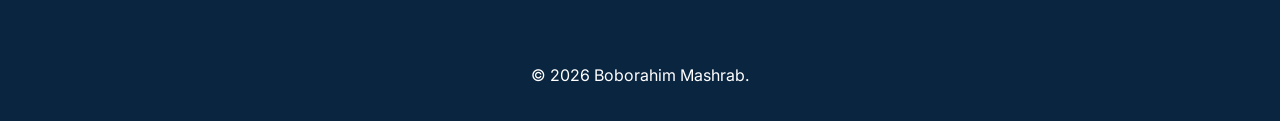
==== commit 1cb635b0: "v" ====
--- a/index.html
+++ b/index.html
@@ -33,7 +33,7 @@
         <div class="container header-container">
             <a href="index.html" class="logo">
                 <ul style="float: left;">
-                    <li style="float: left;"><img src="./assets/images/logo.png" style="width: 40px; height:40px;"></li>
+                    <!-- <li style="float: left;"><img src="./assets/images/logo.png" style="width: 40px; height:40px;"></li> -->
                     <li style="float: left;"><span class="logo-text" style="float: left;" >Boborahim Mashrab</span></li>
                 </ul>
             </a>
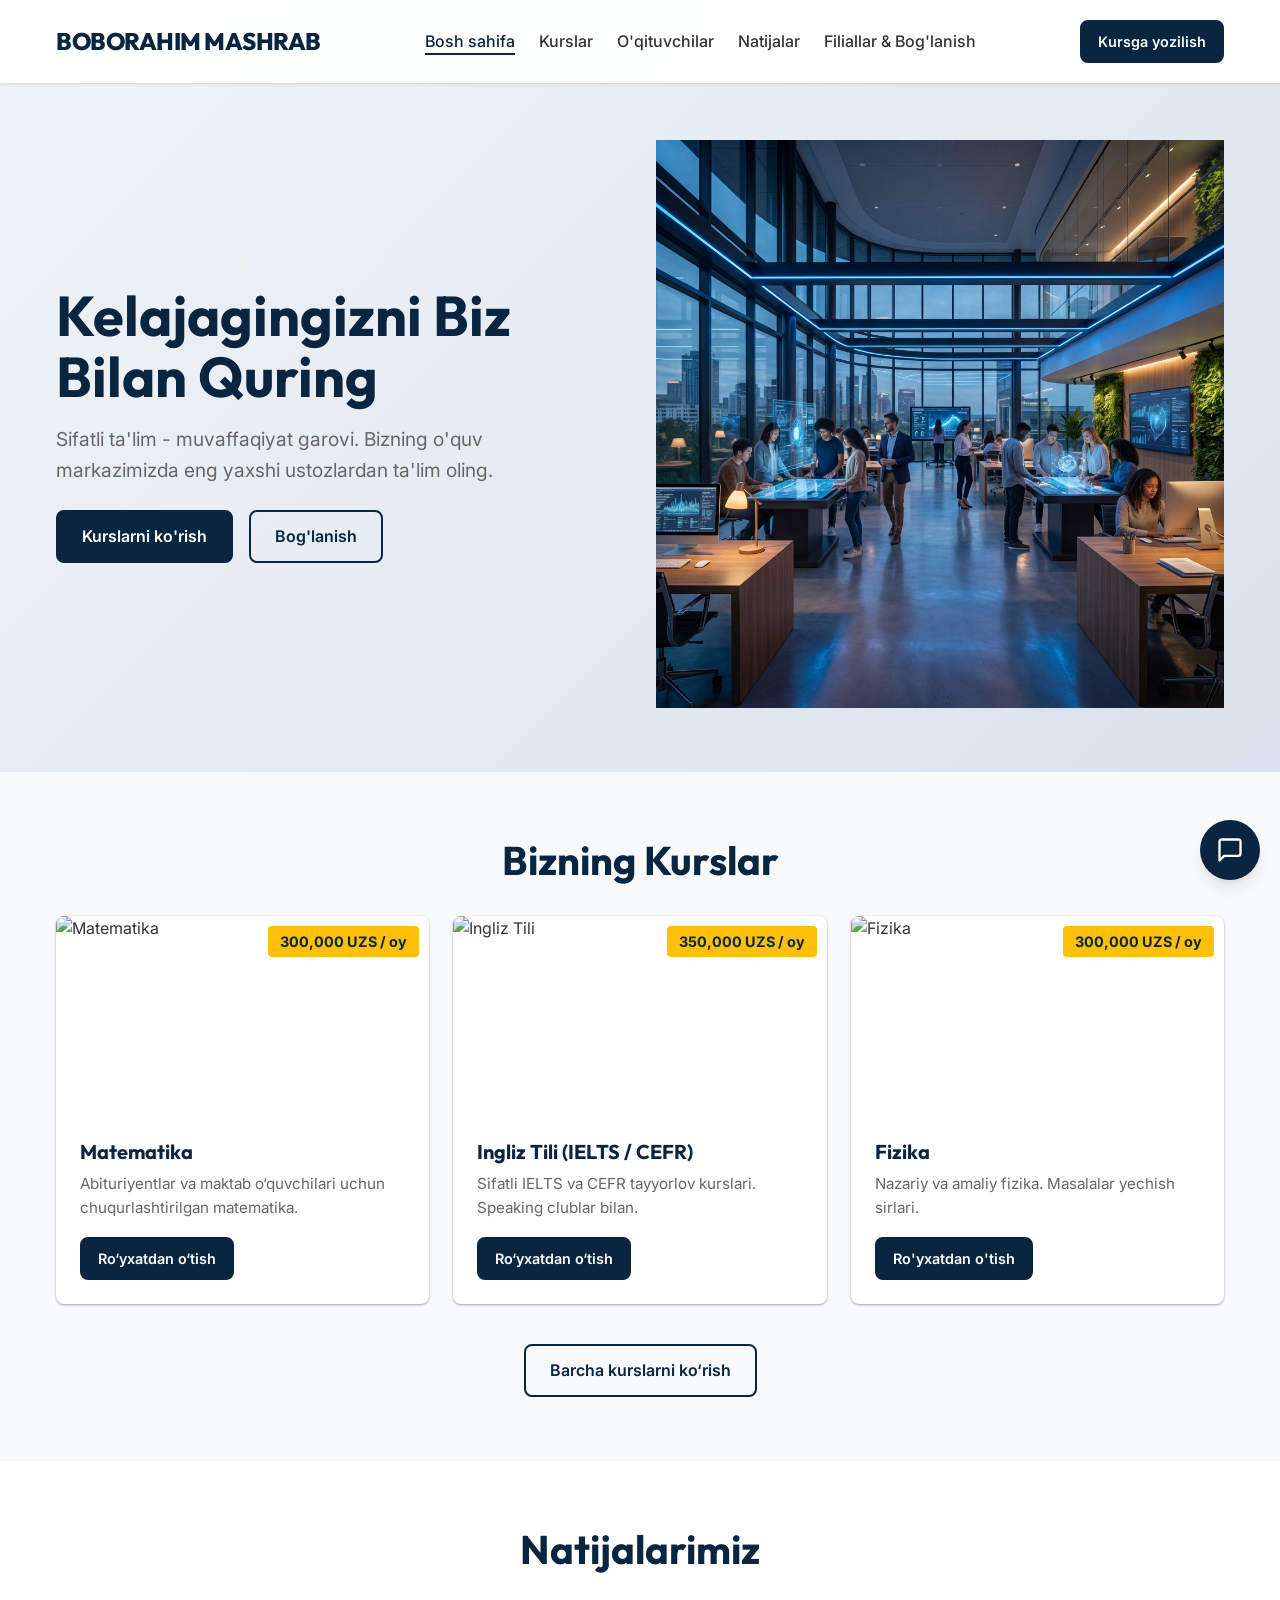
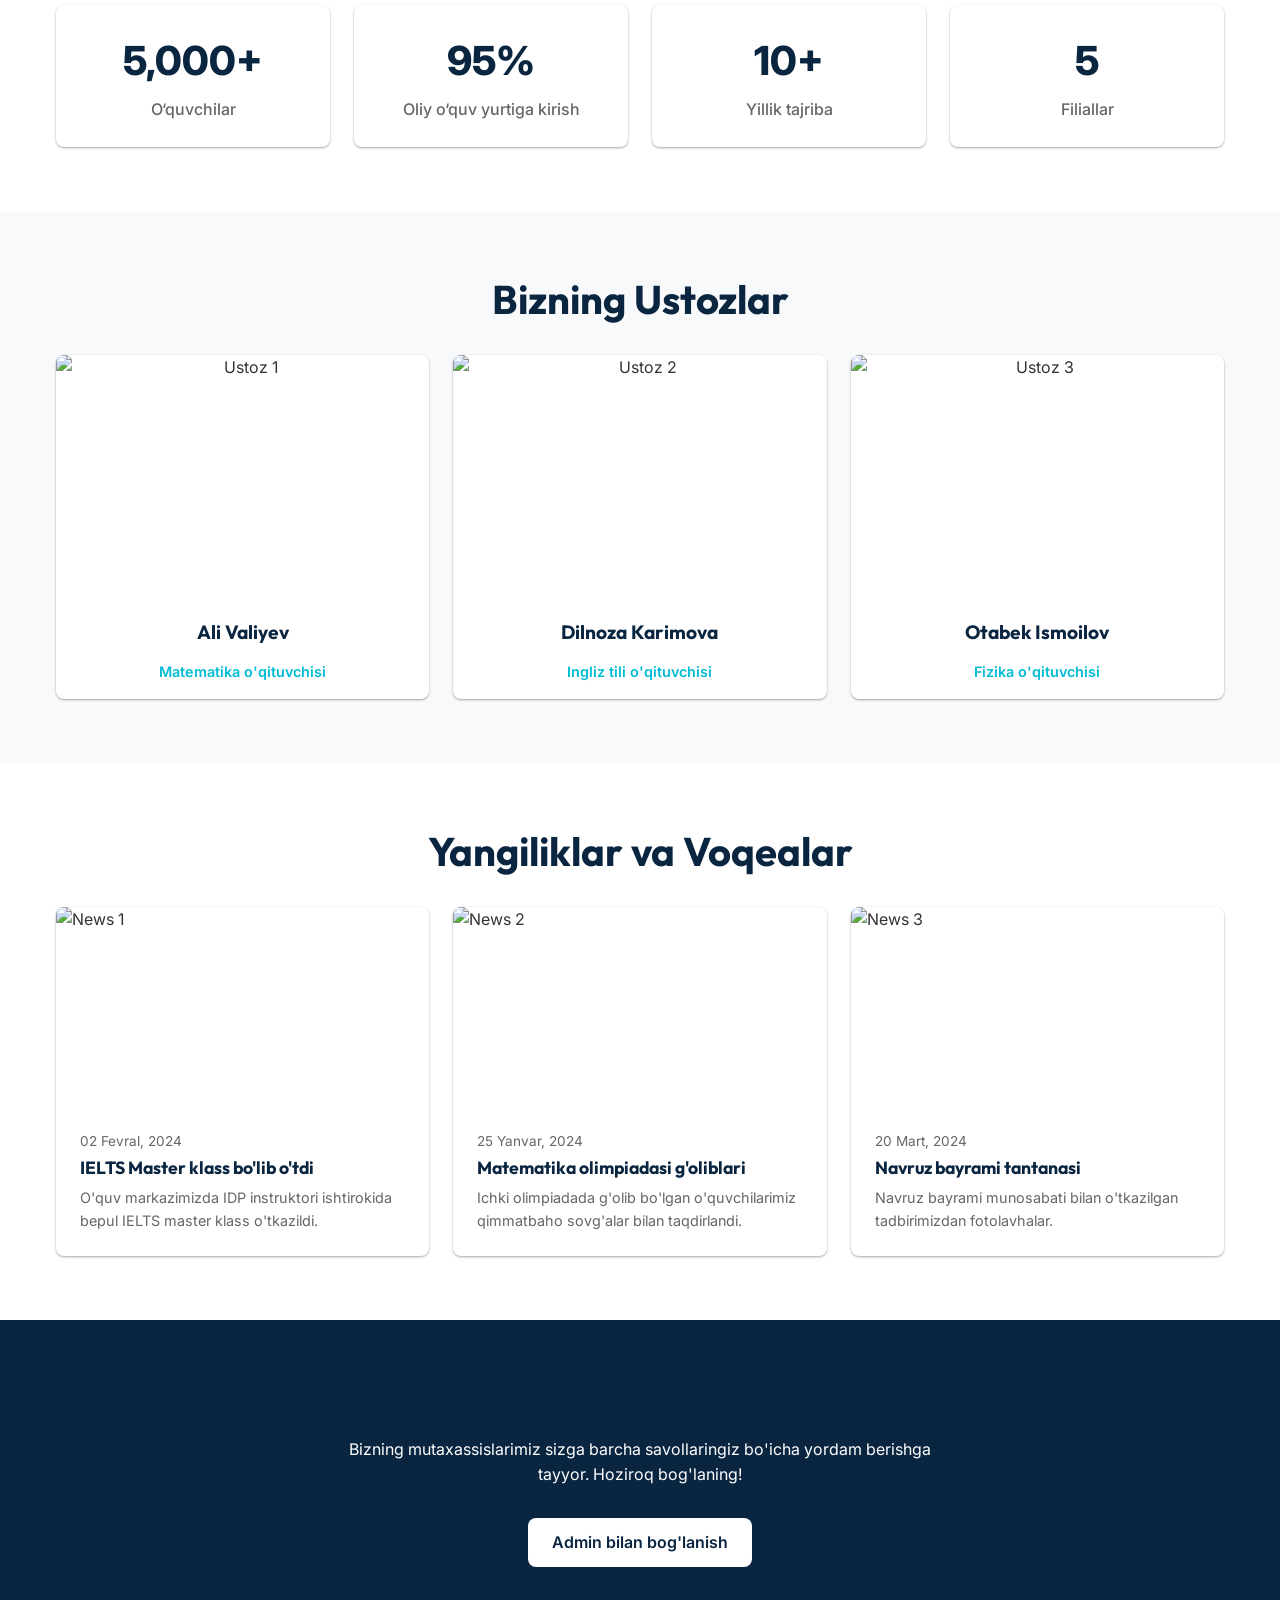
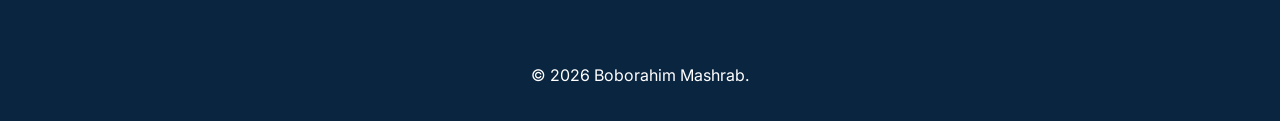
==== commit 6f5529a2: "c" ====
--- a/index.html
+++ b/index.html
@@ -2,6 +2,7 @@
 <html lang="uz">
 
 <head>
+    <link rel="icon" type="image/x-icon" href="./assets/images/logo.png">
     <meta charset="UTF-8">
     <meta name="viewport" content="width=device-width, initial-scale=1.0">
     <title>Boborahim Mashrab</title>
@@ -32,10 +33,7 @@
     <header class="site-header" id="main-header">
         <div class="container header-container">
             <a href="index.html" class="logo">
-                <ul style="float: left;">
-                    <!-- <li style="float: left;"><img src="./assets/images/logo.png" style="width: 40px; height:40px;"></li> -->
-                    <li style="float: left;"><span class="logo-text" style="float: left;" >Boborahim Mashrab</span></li>
-                </ul>
+                <span class="logo-text" style="float: left;" >Boborahim Mashrab</span>
             </a>
 
             <nav class="main-nav">
@@ -55,7 +53,7 @@
                     <button class="lang-btn" data-lang="ru">RU</button>
                     <button class="lang-btn" data-lang="en">EN</button>
                 </div> -->
-                <a href="#contact" class="btn btn-primary small-btn" data-i18n="btn_register">Ro'yxatdan o'tish</a>
+                <a href="register.html" class="btn btn-primary small-btn" data-i18n="btn_register">Kursga yozilish</a>
                 <button class="mobile-menu-toggle" aria-label="Menu">
                     <span></span>
                     <span></span>
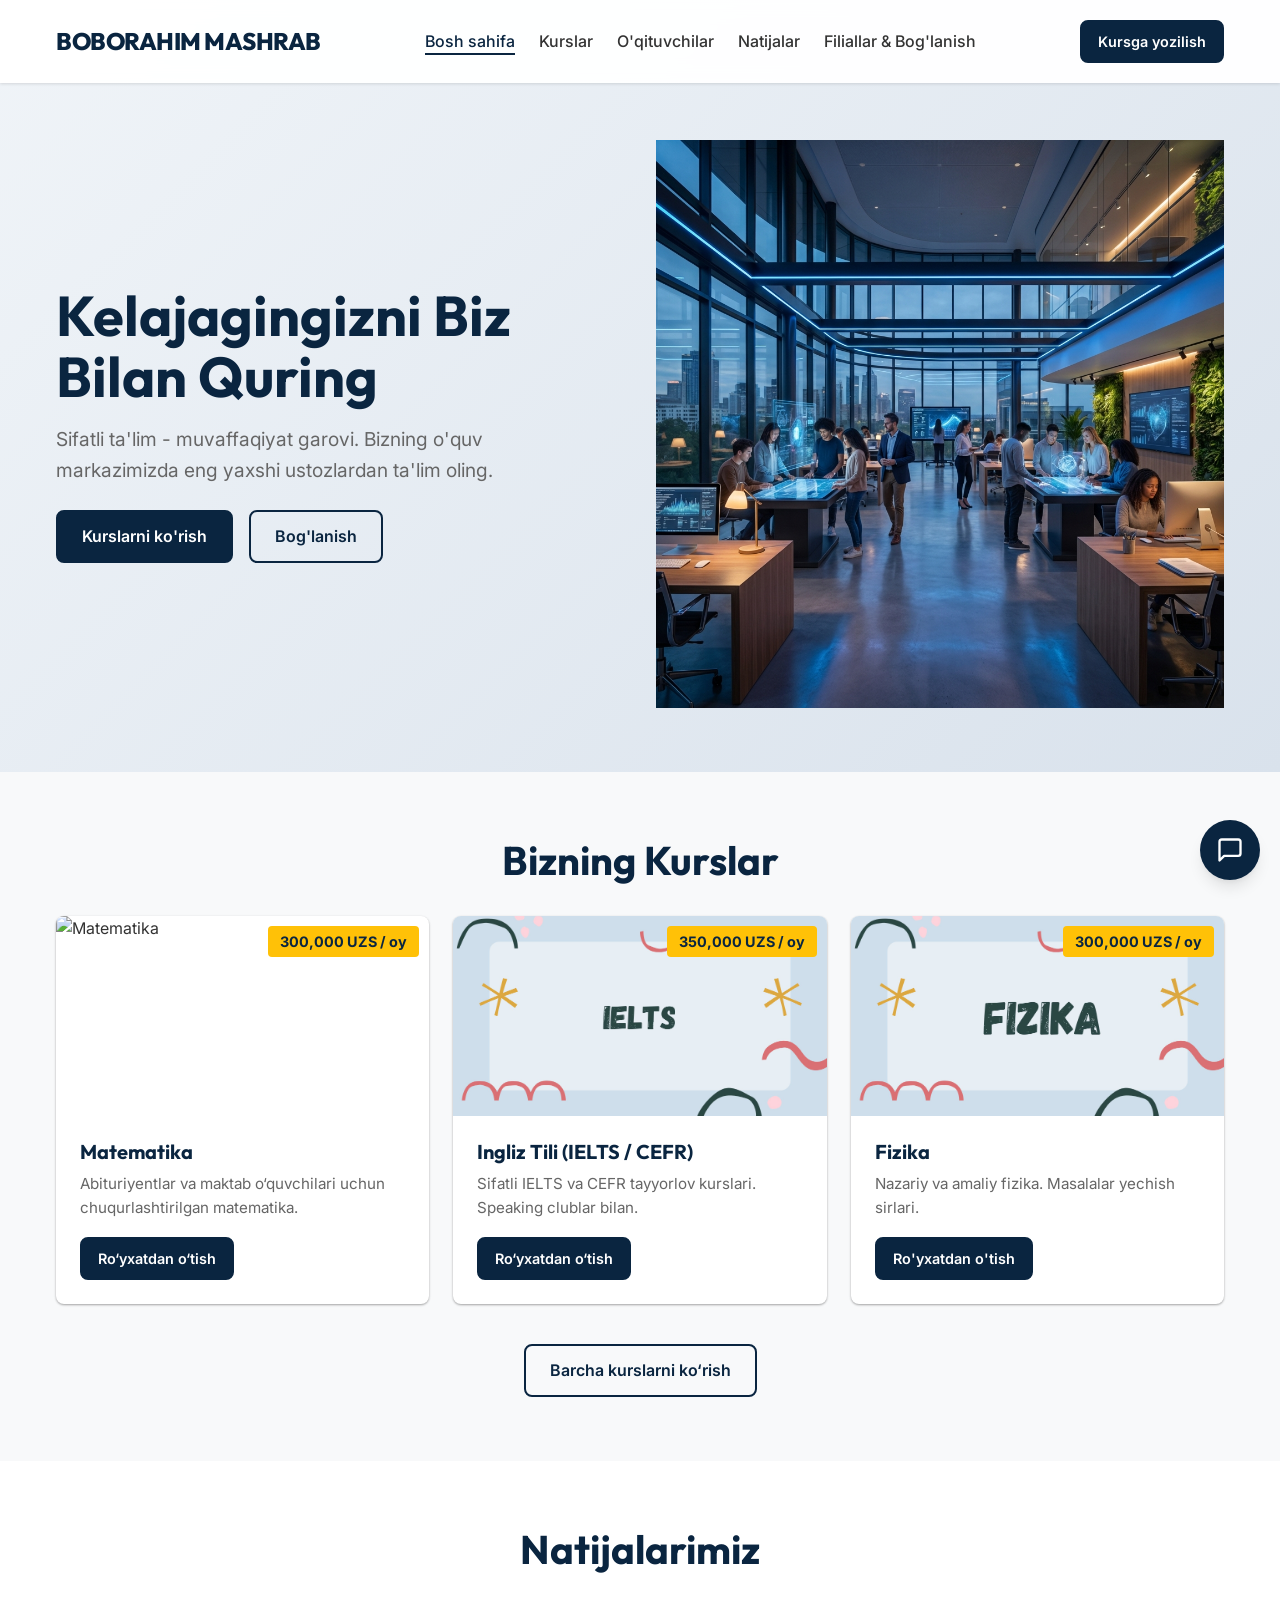
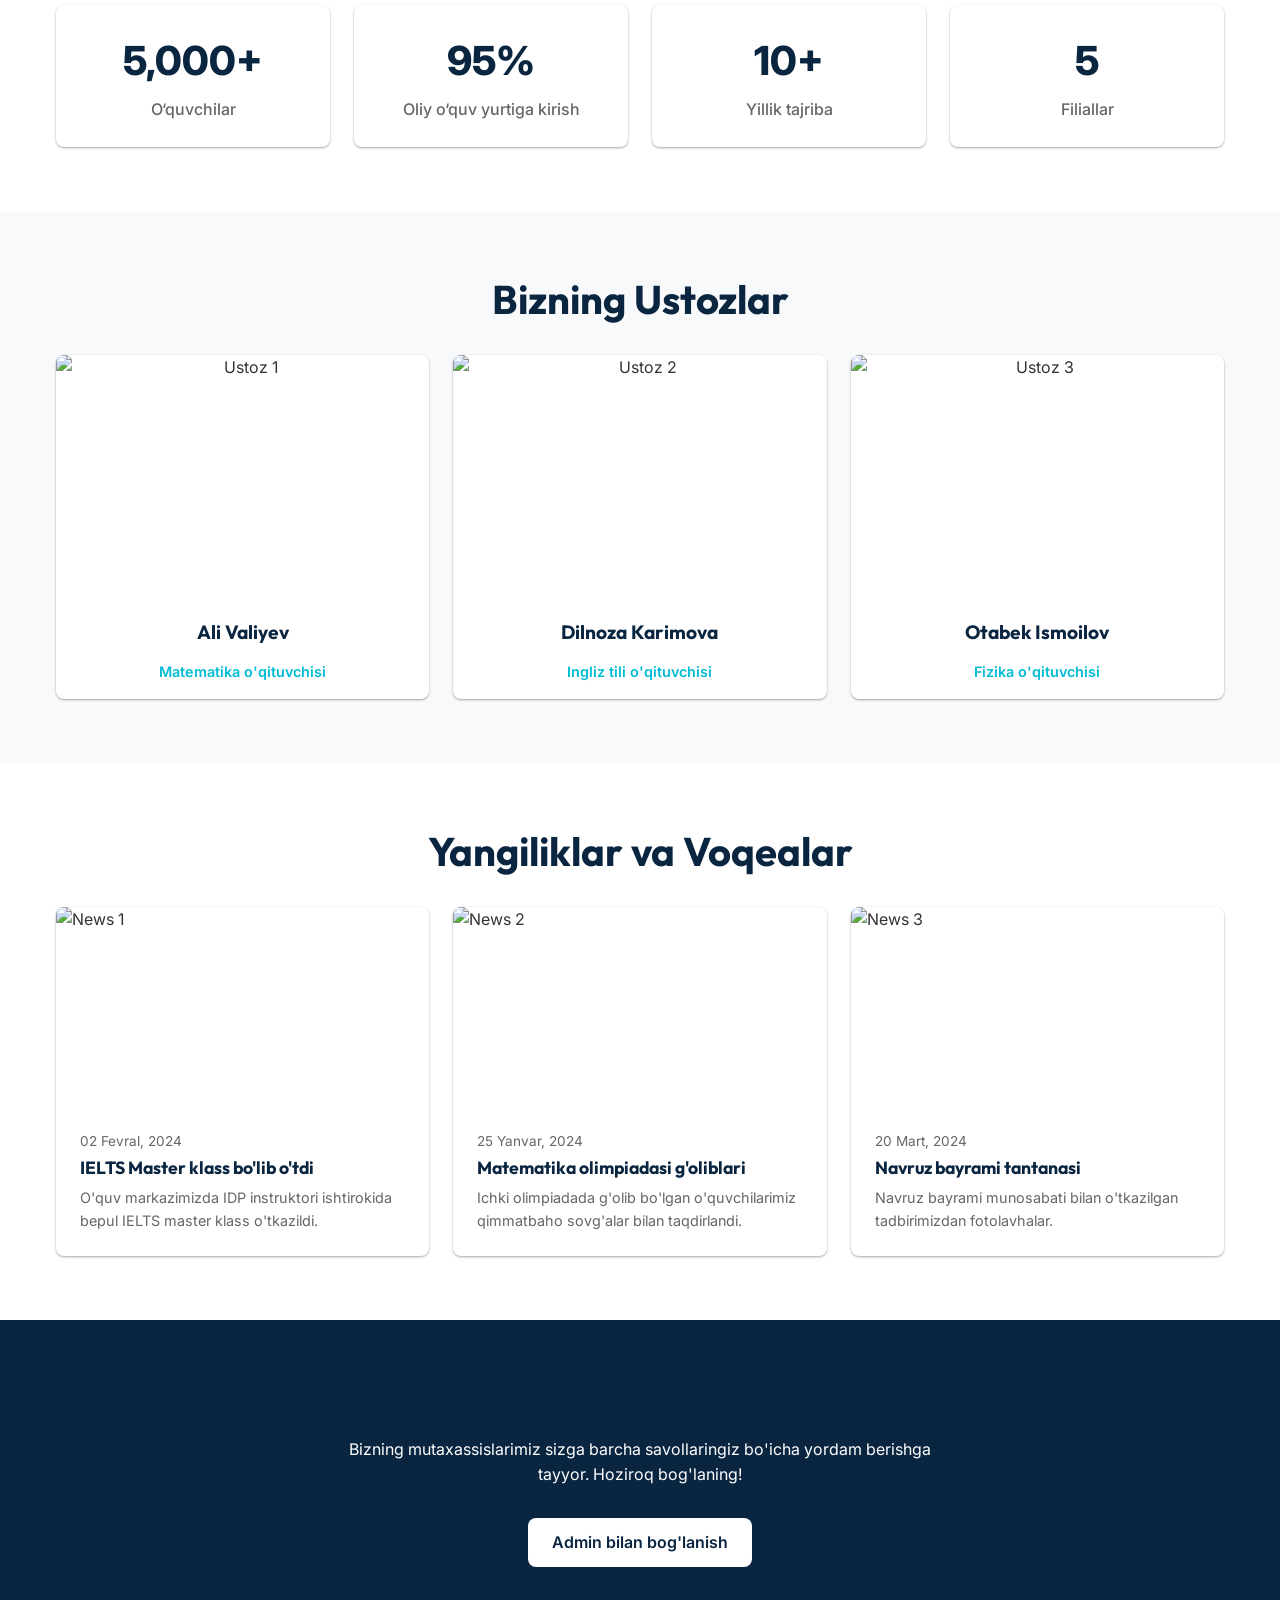
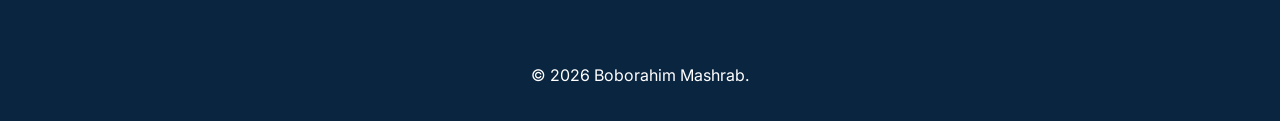
==== commit 78dd669d: "c" ====
--- a/index.html
+++ b/index.html
@@ -92,41 +92,38 @@
                     <!-- Course 1 -->
                     <div class="course-card">
                         <div class="course-image">
-                            <img src="https://placehold.co/400x250/0a2540/ffffff?text=Matematika" alt="Matematika"
-                                loading="lazy">
+                            <img src="./assets/images/matematika.jpg" alt="Matematika" loading="lazy">
                             <span class="course-price">300,000 UZS / oy</span>
                         </div>
                         <div class="course-content">
                             <h3 class="course-title">Matematika</h3>
                             <p class="course-desc">Abituriyentlar va maktab o‘quvchilari uchun chuqurlashtirilgan
                                 matematika.</p>
-                            <a href="#contact" class="btn btn-primary small-btn">Ro‘yxatdan o‘tish</a>
+                            <a href="branch-register.html" class="btn btn-primary small-btn">Ro‘yxatdan o‘tish</a>
                         </div>
                     </div>
                     <!-- Course 2 -->
                     <div class="course-card">
                         <div class="course-image">
-                            <img src="https://placehold.co/400x250/0a2540/ffffff?text=Ingliz+Tili" alt="Ingliz Tili"
-                                loading="lazy">
+                            <img src="./assets/images/IELTS.jpg" alt="Ingliz Tili" loading="lazy">
                             <span class="course-price">350,000 UZS / oy</span>
                         </div>
                         <div class="course-content">
                             <h3 class="course-title">Ingliz Tili (IELTS / CEFR)</h3>
                             <p class="course-desc">Sifatli IELTS va CEFR tayyorlov kurslari. Speaking clublar bilan.</p>
-                            <a href="#contact" class="btn btn-primary small-btn">Ro‘yxatdan o‘tish</a>
+                            <a href="branch-register.html" class="btn btn-primary small-btn">Ro‘yxatdan o‘tish</a>
                         </div>
                     </div>
                     <!-- Course 3 -->
                     <div class="course-card">
                         <div class="course-image">
-                            <img src="https://placehold.co/400x250/0a2540/ffffff?text=Fizika" alt="Fizika"
-                                loading="lazy">
+                            <img src="./assets/images/Fizika.jpg" alt="Fizika" loading="lazy">
                             <span class="course-price">300,000 UZS / oy</span>
                         </div>
                         <div class="course-content">
                             <h3 class="course-title">Fizika</h3>
                             <p class="course-desc">Nazariy va amaliy fizika. Masalalar yechish sirlari.</p>
-                            <a href="#contact" class="btn btn-primary small-btn">Ro'yxatdan o'tish</a>
+                            <a href="branch-register.html" class="btn btn-primary small-btn">Ro'yxatdan o'tish</a>
                         </div>
                     </div>
                 </div>
